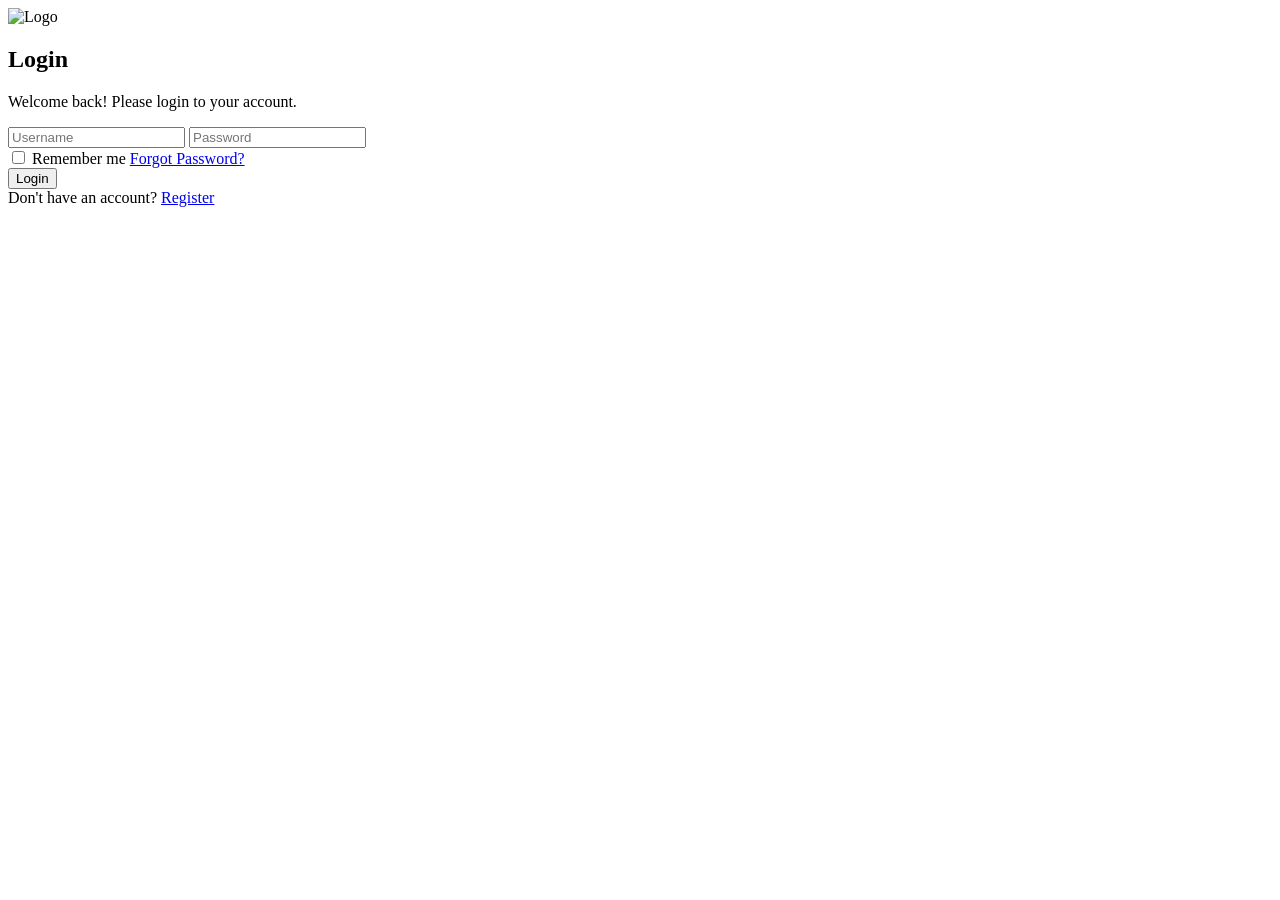
==== Login.html @ 9af5d790 "Add files via upload" ====
<!DOCTYPE html>
<html lang="en">

<head>
    <meta charset="UTF-8">
    <meta http-equiv="X-UA-Compatible" content="IE=edge">
    <meta name="viewport" content="width=device-width, initial-scale=1.0">
    <title>Login</title>
    <link rel="stylesheet" href="../Assets/css/login.css">
    <link rel="stylesheet" href="../Assets/css/color.css">
    <link rel="stylesheet" href="../Assets/css/responsive.css">
</head>

<body>
     <section class="login-page">
    
        <!-- Left Side -->
    
        <div class="login-image">
    
            <img src="../Assets/image/01.jpg" alt="Logo">
    
        </div>
    
        <!-- Right Side -->
    
        <div class="login-form">
    
            <div class="login-box">
    
                <h1>Login</h1>
    
                <p>Welcome back! Please login to your account.</p>
    
                <form action="./menu.html">
    
                    <input type="text" placeholder="Username">
    
                    <input type="password" placeholder="Password">
    
                    <div class="remember">
    
                        <label>
    
                            <input type="checkbox">
    
                            Remember me
    
                        </label>
    
                        <a href="./forgetpass.html">Forgot Password?</a>
    
                    </div>
    
                    <button type="submit">
                    Login
                    </button>
    
                </form>
    
                <div class="register-link">
    
                    Don't have an account?
    
                    <a href="register.html">Register</a>
    
                </div>
    
            </div>
    
        </div>
    
    </section>
</body>

</html>
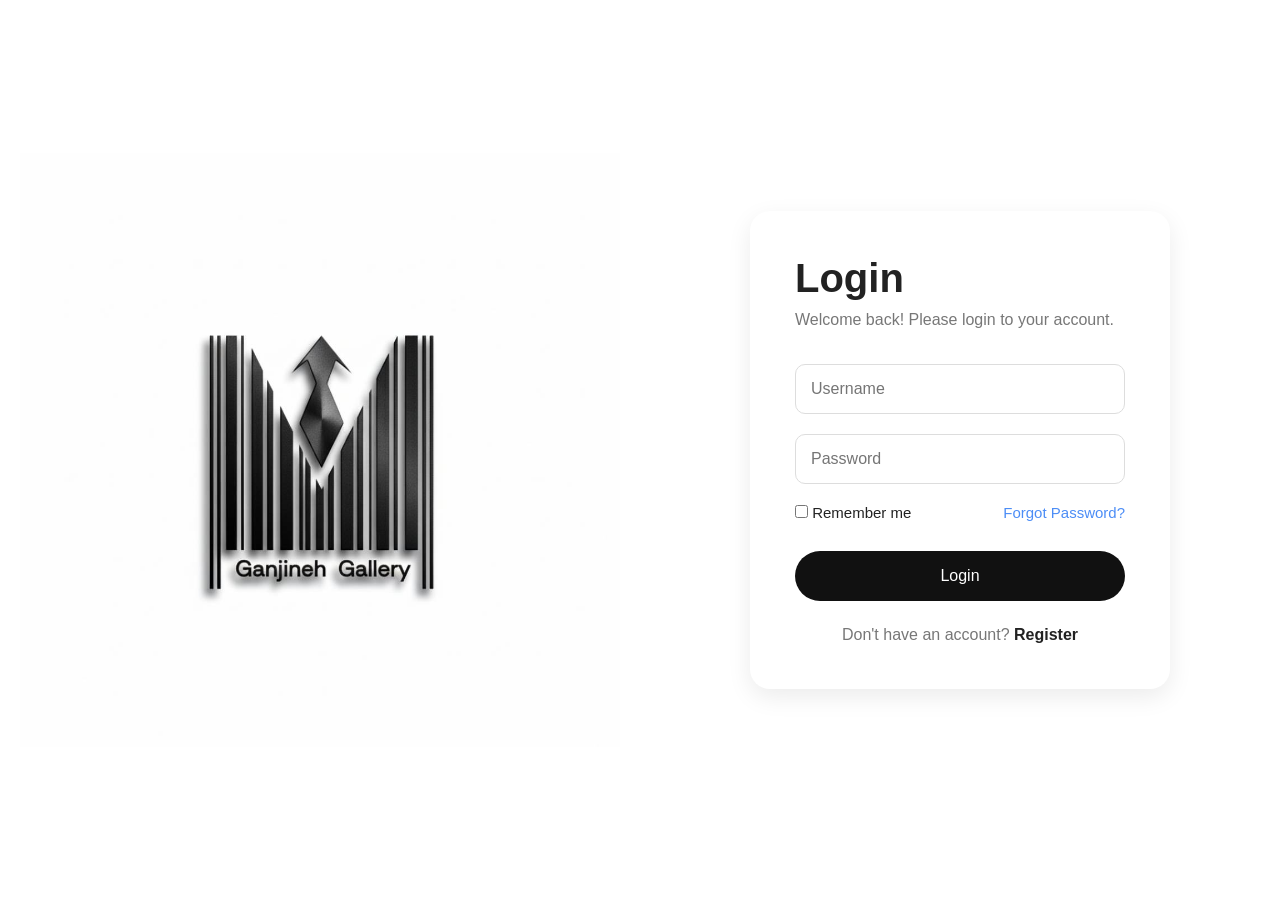
==== commit e6e0b15a: "Update Login.html" ====
--- a/Login.html
+++ b/Login.html
@@ -6,9 +6,9 @@
     <meta http-equiv="X-UA-Compatible" content="IE=edge">
     <meta name="viewport" content="width=device-width, initial-scale=1.0">
     <title>Login</title>
-    <link rel="stylesheet" href="../Assets/css/login.css">
-    <link rel="stylesheet" href="../Assets/css/color.css">
-    <link rel="stylesheet" href="../Assets/css/responsive.css">
+    <link rel="stylesheet" href="login.css">
+    <link rel="stylesheet" href="color.css">
+    <link rel="stylesheet" href="responsive.css">
 </head>
 
 <body>
@@ -18,7 +18,7 @@
     
         <div class="login-image">
     
-            <img src="../Assets/image/01.jpg" alt="Logo">
+            <img src="01.jpg" alt="Logo">
     
         </div>
     
@@ -32,7 +32,7 @@
     
                 <p>Welcome back! Please login to your account.</p>
     
-                <form action="./menu.html">
+                <form action="menu.html">
     
                     <input type="text" placeholder="Username">
     
@@ -48,7 +48,7 @@
     
                         </label>
     
-                        <a href="./forgetpass.html">Forgot Password?</a>
+                        <a href="forgetpass.html">Forgot Password?</a>
     
                     </div>
     
@@ -73,4 +73,4 @@
     </section>
 </body>
 
-</html>+</html>
--- a/login.css
+++ b/login.css
@@ -0,0 +1,200 @@
+* {
+    margin: 0;
+    padding: 0;
+    box-sizing: border-box;
+}
+
+body {
+    font-family: Arial, Helvetica, sans-serif;
+
+    background: var(--background-color);
+    color: var(--text-color);
+}
+
+
+/*========================
+        LOGIN PAGE
+========================*/
+
+.login-page {
+    width: 100%;
+    height: 100vh;
+
+    display: grid;
+
+    grid-template-columns: 1fr 1fr;
+}
+
+
+/*========================
+        LEFT SIDE
+========================*/
+
+.login-image {
+    background: var(--white-color);
+
+    display: flex;
+
+    justify-content: center;
+    align-items: center;
+}
+
+.login-image img {
+    width: 600px;
+    height: auto;
+}
+
+
+/*========================
+        RIGHT SIDE
+========================*/
+
+.login-form {
+    background: var(--white-color);
+
+    display: flex;
+
+    justify-content: center;
+    align-items: center;
+}
+
+
+/*========================
+        LOGIN BOX
+========================*/
+
+.login-box {
+    width: 420px;
+
+    background: var(--white-color);
+
+    padding: 45px;
+
+    border-radius: 20px;
+
+    box-shadow: 0 8px 25px var(--shadow-color);
+}
+
+.login-box h1 {
+    font-size: 40px;
+
+    margin-bottom: 10px;
+}
+
+.login-box p {
+    color: var(--gray-color);
+
+    margin-bottom: 35px;
+}
+
+
+/*========================
+        INPUTS
+========================*/
+
+.login-box input[type="text"],
+.login-box input[type="password"] {
+    width: 100%;
+
+    padding: 15px;
+
+    margin-bottom: 20px;
+
+    border: 1px solid var(--border-color);
+
+    border-radius: 10px;
+
+    outline: none;
+
+    font-size: 16px;
+
+    transition: .3s;
+
+    color: var(--text-color);
+
+    background: var(--white-color);
+}
+
+.login-box input:focus {
+    border-color: var(--secondary-color);
+}
+
+
+/*========================
+        REMEMBER
+========================*/
+
+.remember {
+    display: flex;
+
+    justify-content: space-between;
+    align-items: center;
+
+    margin-bottom: 30px;
+
+    font-size: 15px;
+}
+
+.remember a {
+    text-decoration: none;
+
+    color: var(--secondary-color);
+}
+
+.remember a:hover {
+    text-decoration: underline;
+}
+
+
+/*========================
+        BUTTON
+========================*/
+
+.login-box button {
+    width: 100%;
+
+    padding: 16px;
+
+    border: none;
+
+    border-radius: 35px;
+
+    background: var(--button-color);
+
+    color: var(--white-color);
+
+    font-size: 16px;
+
+    cursor: pointer;
+
+    transition: .3s;
+}
+
+.login-box button:hover {
+    background: var(--button-hover-color);
+}
+
+
+/*========================
+        REGISTER
+========================*/
+
+.register-link {
+    margin-top: 25px;
+
+    text-align: center;
+
+    color: var(--gray-color);
+}
+
+.register-link a {
+    text-decoration: none;
+
+    color: var(--text-color);
+
+    font-weight: bold;
+}
+
+.register-link a:hover {
+    color: var(--secondary-color);
+}
--- a/color.css
+++ b/color.css
@@ -0,0 +1,49 @@
+:root {
+
+    /*Main Colors*/
+
+    --primary-color: #111111;
+    --secondary-color: #4c8df6;
+
+    /*Background*/
+
+    --background-color: #f5f5f5;
+    --white-color: #ffffff;
+    --light-gray-color: #f1f1f1;
+
+    /*Text*/
+
+    --text-color: #222222;
+    --gray-color: #777777;
+    --dark-gray-color: #555555;
+
+    /*Borders*/
+
+    --border-color: #dddddd;
+    --border-dark-color: #cccccc;
+
+    /*Product*/
+
+    --price-color: #111111;
+    --sale-color: #e53935;
+    --stock-color: #4caf50;
+
+    /*Rating*/
+
+    --star-color: #f5b301;
+
+    /*Buttons*/
+
+    --button-color: #111111;
+    --button-hover-color: #4c8df6;
+
+    /*Error/Success*/
+
+    --danger-color: #e53935;
+    --success-color: #4caf50;
+
+    /*Shadows*/
+
+    --shadow-color: rgba(0, 0, 0, 0.08);
+
+}
--- a/responsive.css
+++ b/responsive.css
@@ -0,0 +1,2296 @@
+/* =========================================================
+                    MENU / HOME RESPONSIVE
+========================================================= */
+
+@media (max-width:1199px) {
+
+    header#header {
+        padding:18px 40px;
+    }
+
+    #nav {
+        gap:30px;
+    }
+
+    #tools {
+        gap:10px;
+    }
+
+    #tools input {
+        width:180px;
+    }
+
+    .login-btn {
+        padding:10px 20px;
+    }
+
+    #hero img {
+        height:600px;
+    }
+
+    #hero-text {
+        right:70px;
+    }
+
+    #collection {
+        padding:70px 40px;
+    }
+
+    .collection-row {
+        gap:25px;
+    }
+
+    .collection-box {
+        gap:20px;
+    }
+
+    .collection-card {
+        width:200px;
+    }
+
+    .collection-card img {
+        width:150px;
+        height:150px;
+    }
+
+    #services-section {
+        padding:60px 40px;
+    }
+
+    #services {
+        gap:20px;
+    }
+
+}
+
+
+@media (max-width:768px) {
+
+    header#header {
+        padding:15px 25px;
+        flex-wrap:wrap;
+        gap:20px;
+    }
+
+    #logo {
+        width:100%;
+        text-align:center;
+    }
+
+    #logo img {
+        height:50px;
+    }
+
+    #nav {
+        width:100%;
+        justify-content:center;
+        gap:25px;
+    }
+
+    #tools {
+        width:100%;
+        justify-content:center;
+    }
+
+    #tools input {
+        width:220px;
+    }
+
+    #hero img {
+        height:500px;
+    }
+
+    #hero-text {
+        right:40px;
+        left:40px;
+        text-align:center;
+    }
+
+    #collection {
+        padding:60px 25px;
+    }
+
+    #collection h2 {
+        font-size:34px;
+        margin-bottom:40px;
+    }
+
+    .collection-row {
+        flex-direction:column;
+        gap:25px;
+    }
+
+    .collection-box {
+        width:100%;
+        flex-wrap:wrap;
+        justify-content:center;
+    }
+
+    .collection-card {
+        width:200px;
+    }
+
+    .explore-box {
+        margin-top:10px;
+    }
+
+    #services-section {
+        padding:60px 25px;
+    }
+
+    .section-title {
+        font-size:34px;
+    }
+
+    .section-subtitle {
+        font-size:16px;
+        margin-bottom:40px;
+    }
+
+    #services {
+        flex-wrap:wrap;
+        justify-content:center;
+    }
+
+    .service {
+        flex:0 0 calc(50% - 15px);
+    }
+
+}
+
+
+@media (max-width:480px) {
+
+    header#header {
+        padding:12px 15px;
+        gap:15px;
+    }
+
+    #logo img {
+        height:45px;
+    }
+
+    #nav {
+        gap:12px;
+        flex-wrap:wrap;
+    }
+
+    .menu {
+        font-size:13px;
+    }
+
+    #tools {
+        gap:8px;
+    }
+
+    #tools input {
+        width:150px;
+        padding:10px 12px;
+        font-size:12px;
+    }
+
+    .login-btn {
+        padding:10px 15px;
+        font-size:12px;
+    }
+
+    #hero img {
+        height:420px;
+    }
+
+    #hero-text {
+        right:20px;
+        left:20px;
+    }
+
+    .hero-subtitle {
+        font-size:13px;
+    }
+
+    #hero-text h1 {
+        font-size:28px;
+        line-height:1.3;
+    }
+
+    #hero-text h3 {
+        font-size:15px;
+    }
+
+    .shop-btn {
+        padding:12px 25px;
+        font-size:14px;
+    }
+
+    #collection {
+        padding:50px 15px;
+    }
+
+    #collection h2 {
+        font-size:30px;
+        margin-bottom:30px;
+    }
+
+    .collection-box {
+        gap:15px;
+    }
+
+    .collection-card {
+        width:calc(50% - 8px);
+        padding:12px;
+    }
+
+    .collection-card img {
+        width:120px;
+        height:120px;
+    }
+
+    .collection-card h3 {
+        font-size:13px;
+        margin-top:12px;
+    }
+
+    .explore {
+        font-size:16px;
+    }
+
+    #services-section {
+        padding:50px 15px;
+    }
+
+    .section-title {
+        font-size:30px;
+    }
+
+    .section-subtitle {
+        font-size:14px;
+        margin-bottom:30px;
+    }
+
+    #services {
+        display:grid;
+        grid-template-columns:1fr 1fr;
+        gap:15px;
+    }
+
+    .service {
+        padding:25px 12px;
+    }
+
+    .service-icon {
+        width:70px;
+        height:70px;
+        margin-bottom:18px;
+    }
+
+    .service-icon img {
+        width:34px;
+        height:34px;
+    }
+
+    .service h3 {
+        font-size:17px;
+    }
+
+    .service p {
+        font-size:12px;
+        line-height:20px;
+    }
+
+    #top-btn {
+        width:45px;
+        height:45px;
+        right:15px;
+        bottom:15px;
+        font-size:20px;
+    }
+
+}
+
+
+@media (max-width:360px) {
+
+    header#header {
+        padding:10px 12px;
+    }
+
+    #logo img {
+        height:40px;
+    }
+
+    #nav {
+        gap:8px;
+    }
+
+    .menu {
+        font-size:11px;
+    }
+
+    #tools {
+        gap:6px;
+    }
+
+    #tools input {
+        width:130px;
+        padding:9px 10px;
+    }
+
+    .login-btn {
+        padding:9px 12px;
+        font-size:11px;
+    }
+
+    #hero img {
+        height:380px;
+    }
+
+    #hero-text {
+        right:15px;
+        left:15px;
+    }
+
+    #hero-text h1 {
+        font-size:24px;
+    }
+
+    #hero-text h3 {
+        font-size:13px;
+    }
+
+    .hero-subtitle {
+        font-size:12px;
+    }
+
+    .shop-btn {
+        padding:10px 20px;
+        font-size:12px;
+    }
+
+    #collection {
+        padding:40px 12px;
+    }
+
+    #collection h2 {
+        font-size:26px;
+    }
+
+    .collection-card {
+        width:calc(50% - 6px);
+        padding:10px;
+    }
+
+    .collection-card img {
+        width:100px;
+        height:100px;
+    }
+
+    .collection-card h3 {
+        font-size:11px;
+    }
+
+    .explore {
+        font-size:14px;
+    }
+
+    #services-section {
+        padding:40px 12px;
+    }
+
+    .section-title {
+        font-size:26px;
+    }
+
+    .section-subtitle {
+        font-size:12px;
+    }
+
+    .service {
+        padding:20px 8px;
+    }
+
+    .service-icon {
+        width:60px;
+        height:60px;
+    }
+
+    .service-icon img {
+        width:30px;
+        height:30px;
+    }
+
+    .service h3 {
+        font-size:15px;
+    }
+
+    .service p {
+        font-size:11px;
+        line-height:18px;
+    }
+
+    #top-btn {
+        width:40px;
+        height:40px;
+        right:10px;
+        bottom:10px;
+        font-size:18px;
+    }
+
+}
+
+
+
+
+
+/* =========================================================
+                    LOGIN RESPONSIVE
+========================================================= */
+
+@media (max-width:1199px) {
+
+    .login-image img {
+        width:85%;
+        max-width:500px;
+    }
+
+    .login-box {
+        width:380px;
+        padding:40px;
+    }
+
+}
+
+@media (max-width:768px) {
+
+    .login-page {
+        height:auto;
+        min-height:100vh;
+        grid-template-columns:1fr;
+    }
+
+    .login-image {
+        height:300px;
+    }
+
+    .login-image img {
+        width:70%;
+        max-width:450px;
+    }
+
+    .login-form {
+        padding:40px 0;
+    }
+
+    .login-box {
+        width:80%;
+        max-width:420px;
+        padding:35px;
+    }
+
+}
+
+@media (max-width:480px) {
+
+    .login-page {
+        display:block;
+        min-height:100vh;
+    }
+
+    .login-image {
+        height:220px;
+    }
+
+    .login-image img {
+        width:75%;
+        max-width:350px;
+    }
+
+    .login-form {
+        padding:30px 0;
+    }
+
+    .login-box {
+        width:90%;
+        padding:25px;
+        border-radius:15px;
+    }
+
+    .login-box h1 {
+        font-size:30px;
+    }
+
+    .login-box p {
+        font-size:14px;
+        margin-bottom:25px;
+    }
+
+    .login-box input[type="text"],
+    .login-box input[type="password"] {
+        padding:13px;
+        font-size:14px;
+    }
+
+    .remember {
+        font-size:12px;
+        margin-bottom:25px;
+    }
+
+    .remember a {
+        font-size:12px;
+    }
+
+    .login-box button {
+        padding:14px;
+        font-size:14px;
+    }
+
+    .register-link {
+        font-size:13px;
+    }
+
+}
+
+@media (max-width:360px) {
+
+    .login-image {
+        height:180px;
+    }
+
+    .login-image img {
+        width:80%;
+    }
+
+    .login-form {
+        padding:25px 0;
+    }
+
+    .login-box {
+        width:92%;
+        padding:20px;
+    }
+
+    .login-box h1 {
+        font-size:27px;
+    }
+
+    .login-box p {
+        font-size:13px;
+    }
+
+    .remember {
+        font-size:11px;
+    }
+
+    .remember a {
+        font-size:11px;
+    }
+
+}
+
+
+/* =========================================================
+                    REGISTER RESPONSIVE
+========================================================= */
+
+@media (max-width:1199px) {
+
+    .register-box {
+        width:420px;
+        padding:40px;
+    }
+
+    .register-box h1 {
+        font-size:36px;
+    }
+
+}
+
+@media (max-width:768px) {
+
+    .register-page {
+        height:auto;
+        min-height:100vh;
+        padding:30px;
+    }
+
+    .register-box {
+        width:80%;
+        max-width:450px;
+        padding:35px;
+    }
+
+    .register-box h1 {
+        font-size:34px;
+    }
+
+    .register-box p {
+        font-size:15px;
+        margin-bottom:30px;
+    }
+
+}
+
+@media (max-width:480px) {
+
+    .register-page {
+        padding:25px 15px;
+    }
+
+    .register-box {
+        width:92%;
+        padding:25px;
+        border-radius:15px;
+    }
+
+    .register-box h1 {
+        font-size:28px;
+        margin-bottom:10px;
+    }
+
+    .register-box p {
+        font-size:14px;
+        margin-bottom:25px;
+    }
+
+    .register-box input {
+        padding:13px;
+        font-size:14px;
+        margin-bottom:16px;
+    }
+
+    .register-box button {
+        padding:14px;
+        font-size:14px;
+    }
+
+    .login-link {
+        margin-top:20px;
+        font-size:13px;
+    }
+
+}
+
+@media (max-width:360px) {
+
+    .register-page {
+        padding:20px 10px;
+    }
+
+    .register-box {
+        width:94%;
+        padding:20px;
+    }
+
+    .register-box h1 {
+        font-size:25px;
+    }
+
+    .register-box p {
+        font-size:13px;
+        line-height:1.5;
+    }
+
+    .register-box input {
+        padding:12px;
+        font-size:13px;
+    }
+
+    .register-box button {
+        padding:13px;
+        font-size:13px;
+    }
+
+    .login-link {
+        font-size:12px;
+    }
+
+}
+
+
+/* =========================================================
+                FORGOT PASSWORD RESPONSIVE
+========================================================= */
+
+@media (max-width:1199px) {
+
+    .forgot-box {
+        width:400px;
+        padding:40px;
+    }
+
+    .forgot-box h1 {
+        font-size:36px;
+    }
+
+}
+
+@media (max-width:768px) {
+
+    .forgot-page {
+        padding:30px;
+    }
+
+    .forgot-box {
+        width:80%;
+        max-width:430px;
+        padding:35px;
+    }
+
+    .forgot-box h1 {
+        font-size:34px;
+    }
+
+    .forgot-box p {
+        font-size:15px;
+        margin-bottom:30px;
+    }
+
+}
+
+@media (max-width:480px) {
+
+    .forgot-page {
+        height:auto;
+        min-height:100vh;
+        padding:25px 15px;
+    }
+
+    .forgot-box {
+        width:92%;
+        padding:25px;
+        border-radius:15px;
+    }
+
+    .forgot-box h1 {
+        font-size:28px;
+        margin-bottom:10px;
+    }
+
+    .forgot-box p {
+        font-size:14px;
+        margin-bottom:25px;
+    }
+
+    .forgot-box input {
+        padding:13px;
+        font-size:14px;
+        margin-bottom:20px;
+    }
+
+    .forgot-box button {
+        padding:14px;
+        font-size:14px;
+    }
+
+    .back {
+        margin-top:20px;
+        font-size:13px;
+    }
+
+}
+
+@media (max-width:360px) {
+
+    .forgot-page {
+        padding:20px 10px;
+    }
+
+    .forgot-box {
+        width:94%;
+        padding:20px;
+    }
+
+    .forgot-box h1 {
+        font-size:25px;
+    }
+
+    .forgot-box p {
+        font-size:13px;
+        line-height:1.5;
+    }
+
+    .forgot-box input {
+        padding:12px;
+        font-size:13px;
+    }
+
+    .forgot-box button {
+        padding:13px;
+        font-size:13px;
+    }
+
+    .back {
+        font-size:12px;
+    }
+
+}
+
+
+/* =========================================================
+                    PRODUCTS RESPONSIVE
+========================================================= */
+
+@media (max-width:1199px) {
+
+    #header {
+        padding:20px 50px;
+    }
+
+    #shop-title {
+        padding:55px 20px 35px;
+    }
+
+    #title-row img {
+        height:75px;
+    }
+
+    #title-row h1 {
+        font-size:48px;
+    }
+
+    #search-box {
+        width:90%;
+        margin:40px auto 60px;
+    }
+
+    #categories {
+        width:90%;
+        gap:25px;
+        margin-bottom:60px;
+    }
+
+    .products-grid {
+        width:90%;
+        grid-template-columns:repeat(3,1fr);
+        gap:25px;
+        margin-bottom:75px;
+    }
+
+    .product-card {
+        padding:20px;
+    }
+
+    .product-card img {
+        width:160px;
+        height:160px;
+    }
+
+    .section-title {
+        width:90%;
+        font-size:34px;
+    }
+
+}
+
+@media (max-width:768px) {
+
+    #header {
+        padding:18px 30px;
+    }
+
+    #shop-title {
+        padding:45px 20px 30px;
+    }
+
+    #title-row {
+        gap:8px;
+    }
+
+    #title-row img {
+        height:65px;
+    }
+
+    #title-row h1 {
+        font-size:40px;
+    }
+
+    #shop-title p {
+        font-size:16px;
+    }
+
+    #search-box {
+        width:90%;
+        margin:35px auto 50px;
+    }
+
+    #search-box input {
+        padding:16px 20px;
+        font-size:15px;
+    }
+
+    #categories {
+        width:90%;
+        gap:12px;
+        margin-bottom:50px;
+    }
+
+    .category-item {
+        padding:10px 18px;
+        font-size:15px;
+    }
+
+    .section-title {
+        width:90%;
+        font-size:30px;
+        margin-bottom:25px;
+    }
+
+    .products-grid {
+        width:90%;
+        grid-template-columns:repeat(2,1fr);
+        gap:20px;
+        margin-bottom:60px;
+    }
+
+    .product-card {
+        padding:18px;
+        border-radius:16px;
+    }
+
+    .product-card img {
+        width:140px;
+        height:140px;
+    }
+
+    .product-card h3 {
+        font-size:17px;
+        margin:17px 0 8px;
+    }
+
+    .stars {
+        font-size:16px;
+    }
+
+    .price {
+        font-size:20px;
+        margin-bottom:17px;
+    }
+
+    .details-btn {
+        padding:11px 22px;
+        font-size:14px;
+    }
+
+    .wishlist {
+        top:12px;
+        right:12px;
+    }
+
+    .wishlist i {
+        font-size:21px;
+    }
+
+}
+
+@media (max-width:480px) {
+
+    #header {
+        padding:15px 20px;
+    }
+
+    #shop-title {
+        padding:35px 15px 25px;
+    }
+
+    #title-row {
+        flex-direction:column;
+        gap:5px;
+        margin-bottom:10px;
+    }
+
+    #title-row img {
+        height:60px;
+    }
+
+    #title-row h1 {
+        font-size:32px;
+    }
+
+    #shop-title p {
+        font-size:13px;
+    }
+
+    #search-box {
+        width:92%;
+        margin:25px auto 40px;
+    }
+
+    #search-box input {
+        padding:13px 17px;
+        font-size:13px;
+    }
+
+    #categories {
+        width:92%;
+        gap:8px;
+        margin-bottom:40px;
+    }
+
+    .category-item {
+        padding:8px 13px;
+        font-size:12px;
+    }
+
+    .section-title {
+        width:92%;
+        font-size:26px;
+        margin-bottom:20px;
+    }
+
+    .products-grid {
+        width:92%;
+        grid-template-columns:repeat(2,1fr);
+        gap:12px;
+        margin-bottom:45px;
+    }
+
+    .product-card {
+        padding:12px;
+        border-radius:13px;
+    }
+
+    .product-card img {
+        width:100%;
+        height:115px;
+    }
+
+    .product-card h3 {
+        font-size:13px;
+        margin:12px 0 7px;
+    }
+
+    .stars {
+        font-size:12px;
+        margin-bottom:8px;
+    }
+
+    .price {
+        font-size:17px;
+        margin-bottom:13px;
+    }
+
+    .details-btn {
+        padding:9px 12px;
+        font-size:11px;
+    }
+
+    .wishlist {
+        top:9px;
+        right:9px;
+    }
+
+    .wishlist i {
+        font-size:17px;
+    }
+
+}
+
+@media (max-width:360px) {
+
+    #header {
+        padding:12px 15px;
+    }
+
+    #title-row img {
+        height:52px;
+    }
+
+    #title-row h1 {
+        font-size:28px;
+    }
+
+    #shop-title p {
+        font-size:12px;
+    }
+
+    #search-box {
+        width:94%;
+        margin:20px auto 35px;
+    }
+
+    #search-box input {
+        padding:11px 14px;
+        font-size:12px;
+    }
+
+    #categories {
+        width:94%;
+        gap:6px;
+    }
+
+    .category-item {
+        padding:7px 10px;
+        font-size:11px;
+    }
+
+    .section-title {
+        width:94%;
+        font-size:23px;
+    }
+
+    .products-grid {
+        width:94%;
+        gap:10px;
+    }
+
+    .product-card {
+        padding:10px;
+        border-radius:11px;
+    }
+
+    .product-card img {
+        height:95px;
+    }
+
+    .product-card h3 {
+        font-size:11px;
+        margin:10px 0 6px;
+    }
+
+    .stars {
+        font-size:10px;
+    }
+
+    .price {
+        font-size:15px;
+        margin-bottom:10px;
+    }
+
+    .details-btn {
+        padding:8px 9px;
+        font-size:10px;
+    }
+
+    .wishlist {
+        top:7px;
+        right:7px;
+    }
+
+    .wishlist i {
+        font-size:15px;
+    }
+
+}
+
+
+/* =========================================================
+                PRODUCT DETAIL RESPONSIVE
+========================================================= */
+
+@media (max-width:1199px) {
+
+    .product-container {
+        width:92%;
+        gap:35px;
+    }
+
+    .main-image {
+        height:450px;
+    }
+
+    .thumb {
+        width:100px;
+        height:85px;
+    }
+
+    .product-right h1 {
+        font-size:40px;
+    }
+
+    .product-right h2 {
+        font-size:36px;
+    }
+
+    .bottom-container {
+        width:92%;
+        gap:35px;
+    }
+
+}
+
+@media (max-width:768px) {
+
+    .product-container {
+        width:90%;
+        margin:40px auto;
+        flex-direction:column;
+        gap:35px;
+    }
+
+    .product-left,
+    .product-right {
+        width:100%;
+    }
+
+    .main-image {
+        height:430px;
+    }
+
+    .thumbnail-gallery {
+        justify-content:center;
+        gap:15px;
+    }
+
+    .thumb {
+        width:100px;
+        height:80px;
+    }
+
+    .product-right h1 {
+        font-size:36px;
+    }
+
+    .product-right h2 {
+        font-size:34px;
+    }
+
+    .bottom-container {
+        width:90%;
+        margin:50px auto;
+        flex-direction:column;
+        gap:35px;
+    }
+
+    .description,
+    .related {
+        width:100%;
+    }
+
+}
+
+@media (max-width:480px) {
+
+    .product-container {
+        width:92%;
+        margin:30px auto;
+        gap:25px;
+    }
+
+    .main-image {
+        height:330px;
+        border-radius:15px;
+    }
+
+    .main-image img {
+        width:85%;
+    }
+
+    .badge {
+        top:15px;
+        left:15px;
+        padding:7px 12px;
+        font-size:12px;
+    }
+
+    .thumbnail-gallery {
+        gap:10px;
+        margin-top:15px;
+    }
+
+    .thumb {
+        width:calc(25% - 8px);
+        height:70px;
+        border-radius:10px;
+    }
+
+    .product-right h1 {
+        font-size:29px;
+        margin-bottom:12px;
+    }
+
+    .rating {
+        font-size:15px;
+        margin-bottom:20px;
+    }
+
+    .rating span {
+        font-size:12px;
+        margin-left:6px;
+    }
+
+    .product-right h2 {
+        font-size:28px;
+    }
+
+    .stock {
+        font-size:13px;
+        margin-bottom:20px;
+    }
+
+    .product-right hr {
+        margin-bottom:20px;
+    }
+
+    .product-right h3 {
+        font-size:15px;
+        margin-top:17px;
+        margin-bottom:10px;
+    }
+
+    .sizes {
+        gap:8px;
+    }
+
+    .sizes button {
+        width:48px;
+        height:42px;
+    }
+
+    .colors {
+        gap:12px;
+    }
+
+    .colors span {
+        width:30px;
+        height:30px;
+    }
+
+    .quantity {
+        width:135px;
+        height:45px;
+    }
+
+    .quantity button {
+        font-size:20px;
+    }
+
+    .action-buttons {
+        gap:10px;
+        margin-top:25px;
+    }
+
+    .cart-btn {
+        width:auto;
+        flex:1;
+        height:52px;
+        font-size:14px;
+    }
+
+    .wishlist {
+        width:52px;
+        height:52px;
+        font-size:21px;
+    }
+
+    .bottom-container {
+        width:92%;
+        margin:45px auto;
+        gap:30px;
+    }
+
+    .description h2,
+    .related h2 {
+        font-size:25px;
+    }
+
+    .description p {
+        font-size:13px;
+        line-height:25px;
+    }
+
+    .description li {
+        font-size:13px;
+        margin-bottom:10px;
+    }
+
+    .related-items {
+        gap:12px;
+    }
+
+    .related-card {
+        gap:15px;
+        padding:12px;
+    }
+
+    .related-card img {
+        width:70px;
+        height:70px;
+    }
+
+    .related-card h4 {
+        font-size:14px;
+    }
+
+    .related-card span {
+        font-size:13px;
+    }
+
+}
+
+@media (max-width:360px) {
+
+    .product-container {
+        width:94%;
+        margin:25px auto;
+    }
+
+    .main-image {
+        height:290px;
+    }
+
+    .thumb {
+        width:calc(25% - 7px);
+        height:60px;
+    }
+
+    .product-right h1 {
+        font-size:25px;
+    }
+
+    .product-right h2 {
+        font-size:25px;
+    }
+
+    .rating {
+        font-size:13px;
+    }
+
+    .rating span {
+        font-size:11px;
+    }
+
+    .sizes button {
+        width:45px;
+        height:40px;
+        font-size:12px;
+    }
+
+    .colors span {
+        width:28px;
+        height:28px;
+    }
+
+    .quantity {
+        width:125px;
+        height:42px;
+    }
+
+    .cart-btn {
+        height:48px;
+        font-size:13px;
+    }
+
+    .wishlist {
+        width:48px;
+        height:48px;
+        font-size:20px;
+    }
+
+    .description h2,
+    .related h2 {
+        font-size:22px;
+    }
+
+    .description p,
+    .description li {
+        font-size:12px;
+    }
+
+    .related-card img {
+        width:60px;
+        height:60px;
+    }
+
+    .related-card h4 {
+        font-size:13px;
+    }
+
+    .related-card span {
+        font-size:12px;
+    }
+
+}
+
+
+/* =========================================================
+                    CART RESPONSIVE
+========================================================= */
+
+@media (max-width:1199px) {
+
+    .cart-page {
+        width:92%;
+    }
+
+    .cart-layout {
+        gap:25px;
+    }
+
+    .cart-product {
+        grid-template-columns:110px 1fr auto;
+        gap:18px;
+        padding:20px;
+    }
+
+    .cart-product img {
+        width:100px;
+        height:100px;
+    }
+
+    .product-info h2 {
+        font-size:24px;
+    }
+
+    .product-price h3 {
+        font-size:24px;
+    }
+
+    .cart-summary {
+        padding:25px;
+    }
+
+}
+
+@media (max-width:768px) {
+
+    .cart-page {
+        width:90%;
+        margin:40px auto;
+    }
+
+    .cart-page h1 {
+        font-size:34px;
+        margin-bottom:30px;
+    }
+
+    .cart-layout {
+        grid-template-columns:1fr;
+        gap:25px;
+    }
+
+    .cart-product {
+        grid-template-columns:100px 1fr auto;
+        gap:15px;
+        padding:20px;
+    }
+
+    .cart-product img {
+        width:90px;
+        height:90px;
+    }
+
+    .product-info h2 {
+        font-size:22px;
+    }
+
+    .product-info p {
+        font-size:14px;
+    }
+
+    .product-price h3 {
+        font-size:22px;
+        margin-bottom:18px;
+    }
+
+    .quantity {
+        gap:10px;
+    }
+
+    .quantity button {
+        width:35px;
+        height:35px;
+    }
+
+    .quantity span {
+        font-size:18px;
+    }
+
+    .cart-summary {
+        position:static;
+    }
+
+}
+
+@media (max-width:480px) {
+
+    .cart-page {
+        width:92%;
+        margin:30px auto;
+    }
+
+    .cart-page h1 {
+        font-size:30px;
+        margin-bottom:25px;
+    }
+
+    .cart-layout {
+        display:block;
+    }
+
+    .cart-products {
+        margin-bottom:25px;
+    }
+
+    .cart-product {
+        grid-template-columns:80px 1fr;
+        gap:15px;
+        padding:15px;
+    }
+
+    .cart-product img {
+        width:75px;
+        height:75px;
+    }
+
+    .product-info h2 {
+        font-size:18px;
+        margin-bottom:8px;
+    }
+
+    .product-info p {
+        font-size:12px;
+        margin-bottom:5px;
+    }
+
+    .remove {
+        font-size:12px;
+        margin-top:8px;
+    }
+
+    .product-price {
+        grid-column:1/-1;
+        display:flex;
+        justify-content:space-between;
+        align-items:center;
+        text-align:left;
+        border-top:1px solid var(--border-color);
+        padding-top:15px;
+    }
+
+    .product-price h3 {
+        font-size:20px;
+        margin:0;
+    }
+
+    .quantity {
+        gap:8px;
+    }
+
+    .quantity button {
+        width:32px;
+        height:32px;
+        font-size:16px;
+    }
+
+    .quantity span {
+        font-size:16px;
+    }
+
+    .cart-summary {
+        padding:20px;
+        border-radius:15px;
+    }
+
+    .cart-summary h2 {
+        font-size:23px;
+        margin-bottom:22px;
+    }
+
+    .summary-row {
+        font-size:15px;
+        margin-bottom:15px;
+    }
+
+    .cart-summary hr {
+        margin:20px 0;
+    }
+
+    .total {
+        font-size:19px;
+    }
+
+    .checkout-btn {
+        padding:15px;
+        font-size:14px;
+        margin-top:25px;
+    }
+
+}
+
+@media (max-width:360px) {
+
+    .cart-page {
+        width:94%;
+    }
+
+    .cart-page h1 {
+        font-size:26px;
+    }
+
+    .cart-product {
+        padding:12px;
+        gap:10px;
+    }
+
+    .cart-product img {
+        width:65px;
+        height:65px;
+    }
+
+    .product-info h2 {
+        font-size:16px;
+    }
+
+    .product-info p {
+        font-size:11px;
+    }
+
+    .remove {
+        font-size:11px;
+    }
+
+    .product-price h3 {
+        font-size:18px;
+    }
+
+    .cart-summary {
+        padding:17px;
+    }
+
+    .cart-summary h2 {
+        font-size:20px;
+    }
+
+}
+
+
+/* =========================================================
+                  CHECKOUT RESPONSIVE
+========================================================= */
+
+@media (max-width:1199px) {
+
+    .checkout {
+        width:92%;
+    }
+
+    .checkout-container {
+        gap:25px;
+    }
+
+    .customer-info {
+        padding:30px;
+    }
+
+    .order-summary {
+        padding:25px;
+    }
+
+}
+
+@media (max-width:768px) {
+
+    .checkout {
+        width:90%;
+        margin:45px auto;
+    }
+
+    .checkout h1 {
+        font-size:36px;
+        margin-bottom:30px;
+    }
+
+    .checkout-container {
+        grid-template-columns:1fr;
+        gap:25px;
+    }
+
+    .customer-info {
+        padding:25px;
+    }
+
+    .order-summary {
+        padding:25px;
+    }
+
+}
+
+@media (max-width:480px) {
+
+    .checkout {
+        width:92%;
+        margin:30px auto;
+    }
+
+    .checkout h1 {
+        font-size:30px;
+        margin-bottom:25px;
+    }
+
+    .customer-info {
+        padding:20px;
+        border-radius:15px;
+    }
+
+    .order-summary {
+        padding:20px;
+        border-radius:15px;
+    }
+
+    .customer-info h2,
+    .order-summary h2 {
+        font-size:21px;
+        margin-bottom:20px;
+    }
+
+    .customer-info input,
+    .customer-info textarea {
+        padding:13px;
+        font-size:14px;
+    }
+
+    .customer-info textarea {
+        height:110px;
+    }
+
+    .row {
+        font-size:14px;
+    }
+
+    .total {
+        font-size:18px;
+    }
+
+    .pay-btn {
+        padding:14px;
+        font-size:14px;
+        margin-top:25px;
+    }
+
+}
+
+@media (max-width:360px) {
+
+    .checkout {
+        width:94%;
+    }
+
+    .checkout h1 {
+        font-size:27px;
+    }
+
+    .customer-info,
+    .order-summary {
+        padding:17px;
+    }
+
+    .customer-info h2,
+    .order-summary h2 {
+        font-size:19px;
+    }
+
+    .customer-info input,
+    .customer-info textarea {
+        padding:11px;
+        font-size:13px;
+    }
+
+    .row {
+        font-size:13px;
+    }
+
+    .total {
+        font-size:17px;
+    }
+
+}
+
+
+/* =========================================================
+                PAYMENT LOADING RESPONSIVE
+========================================================= */
+
+@media (max-width:1199px) {
+
+    .payment-card {
+        width:430px;
+        padding:45px 40px;
+    }
+
+}
+
+@media (max-width:768px) {
+
+    .payment-page {
+        padding:30px;
+    }
+
+    .payment-card {
+        width:80%;
+        max-width:430px;
+        padding:40px 35px;
+    }
+
+    .payment-page::before {
+        width:400px;
+        height:400px;
+    }
+
+    .payment-card h1 {
+        font-size:30px;
+    }
+
+}
+
+@media (max-width:480px) {
+
+    .payment-page {
+        padding:20px 15px;
+    }
+
+    .payment-card {
+        width:92%;
+        padding:30px 22px;
+        border-radius:20px;
+    }
+
+    .payment-page::before {
+        width:300px;
+        height:300px;
+        filter:blur(80px);
+    }
+
+    .secure-icon {
+        width:60px;
+        height:60px;
+        font-size:26px;
+        margin-bottom:18px;
+    }
+
+    .secure-text {
+        font-size:10px;
+        letter-spacing:2.5px;
+        margin-bottom:15px;
+    }
+
+    .payment-card h1 {
+        font-size:26px;
+        line-height:1.3;
+        margin-bottom:12px;
+    }
+
+    .payment-card > p {
+        font-size:13px;
+        line-height:1.6;
+    }
+
+    .loader {
+        margin:25px 0;
+    }
+
+    .payment-info {
+        padding:11px;
+        margin-bottom:20px;
+        font-size:11px;
+        line-height:1.6;
+    }
+
+    .payment-button {
+        padding:14px;
+        font-size:14px;
+    }
+
+    .payment-button span {
+        font-size:18px;
+    }
+
+    .back-button {
+        margin-top:17px;
+        font-size:12px;
+    }
+
+}
+
+@media (max-width:360px) {
+
+    .payment-page {
+        padding:15px 10px;
+    }
+
+    .payment-card {
+        width:94%;
+        padding:25px 17px;
+        border-radius:18px;
+    }
+
+    .payment-page::before {
+        width:250px;
+        height:250px;
+        filter:blur(70px);
+    }
+
+    .secure-icon {
+        width:52px;
+        height:52px;
+        font-size:23px;
+        margin-bottom:15px;
+    }
+
+    .secure-text {
+        font-size:9px;
+        letter-spacing:2px;
+    }
+
+    .payment-card h1 {
+        font-size:23px;
+    }
+
+    .payment-card > p {
+        font-size:12px;
+    }
+
+    .loader {
+        margin:22px 0;
+    }
+
+    .payment-info {
+        font-size:10px;
+        padding:10px;
+    }
+
+    .payment-button {
+        padding:13px;
+        font-size:13px;
+    }
+
+    .payment-button span {
+        font-size:17px;
+    }
+
+    .back-button {
+        font-size:11px;
+    }
+
+}
+
+
+/* =========================================================
+                    PAYMENT RESPONSIVE
+========================================================= */
+
+@media (max-width:1199px) {
+
+    .payment-container {
+        max-width:900px;
+    }
+
+    .payment-content {
+        gap:20px;
+    }
+
+    .payment-form,
+    .order-summary {
+        padding:30px;
+    }
+
+}
+
+@media (max-width:768px) {
+
+    .payment-page {
+        min-height:100vh;
+        padding:40px 20px;
+        align-items:flex-start;
+    }
+
+    .payment-container {
+        width:90%;
+        max-width:600px;
+    }
+
+    .payment-header {
+        margin-bottom:30px;
+    }
+
+    .payment-header h1 {
+        font-size:34px;
+    }
+
+    .payment-content {
+        grid-template-columns:1fr;
+        gap:25px;
+    }
+
+    .payment-form {
+        order:1;
+    }
+
+    .order-summary {
+        order:2;
+    }
+
+}
+
+@media (max-width:480px) {
+
+    .payment-page {
+        padding:30px 15px;
+    }
+
+    .payment-container {
+        width:92%;
+    }
+
+    .payment-header {
+        margin-bottom:25px;
+    }
+
+    .secure-label {
+        font-size:10px;
+        letter-spacing:1.5px;
+    }
+
+    .payment-header h1 {
+        font-size:27px;
+        line-height:1.3;
+    }
+
+    .payment-header p {
+        font-size:13px;
+        line-height:1.6;
+    }
+
+    .payment-form,
+    .order-summary {
+        padding:22px 20px;
+        border-radius:16px;
+    }
+
+    .payment-form h2 {
+        font-size:20px;
+        margin-bottom:22px;
+    }
+
+    .payment-form label {
+        font-size:12px;
+    }
+
+    .payment-form input {
+        padding:13px;
+        font-size:14px;
+        margin-bottom:18px;
+    }
+
+    .card-row {
+        grid-template-columns:1fr;
+        gap:0;
+    }
+
+    .payment-form button {
+        padding:14px;
+        font-size:14px;
+    }
+
+    .back-checkout {
+        font-size:12px;
+        margin-top:17px;
+    }
+
+    .summary-title {
+        font-size:10px;
+        margin-bottom:20px;
+    }
+
+    .product {
+        gap:12px;
+        padding-bottom:20px;
+    }
+
+    .product-image {
+        width:70px;
+        height:70px;
+    }
+
+    .product h3 {
+        font-size:14px;
+    }
+
+    .product p {
+        font-size:11px;
+    }
+
+    .summary-line {
+        font-size:13px;
+        margin-top:15px;
+    }
+
+    .total {
+        padding-top:17px;
+        margin-top:17px;
+        font-size:18px;
+    }
+
+    .secure-box {
+        margin-top:20px;
+        padding:11px;
+        font-size:10px;
+    }
+
+}
+
+@media (max-width:360px) {
+
+    .payment-page {
+        padding:25px 10px;
+    }
+
+    .payment-container {
+        width:94%;
+    }
+
+    .payment-header h1 {
+        font-size:24px;
+    }
+
+    .payment-header p {
+        font-size:12px;
+    }
+
+    .payment-form,
+    .order-summary {
+        padding:18px 15px;
+    }
+
+    .payment-form h2 {
+        font-size:19px;
+    }
+
+    .payment-form input {
+        padding:11px;
+        font-size:13px;
+    }
+
+    .payment-form button {
+        padding:13px;
+        font-size:13px;
+    }
+
+    .product-image {
+        width:60px;
+        height:60px;
+    }
+
+    .product h3 {
+        font-size:13px;
+    }
+
+    .product p {
+        font-size:10px;
+    }
+
+    .summary-line {
+        font-size:12px;
+    }
+
+    .total {
+        font-size:17px;
+    }
+
+    .secure-box {
+        font-size:9px;
+        padding:10px;
+    }
+
+    .back-checkout {
+        font-size:11px;
+    }
+
+}
